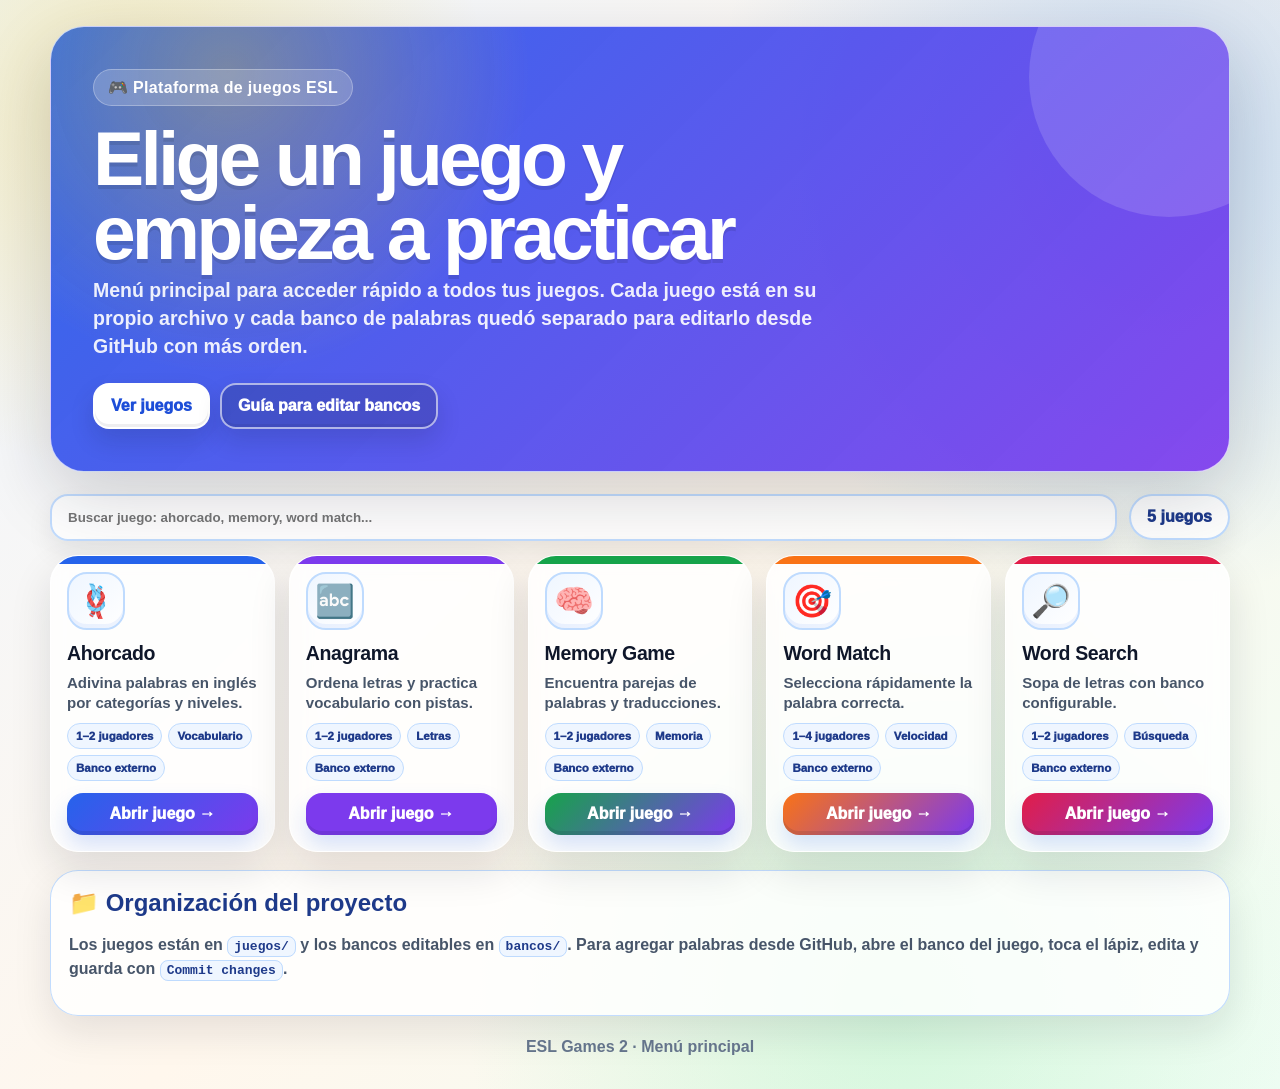
==== index.html @ 3b0d6249 "Add files via upload" ====
<!doctype html>
<html lang="es">
<head>
  <meta charset="utf-8">
  <meta name="viewport" content="width=device-width, initial-scale=1, viewport-fit=cover">
  <title>ESL Games 2 · Menú principal</title>
  <link rel="stylesheet" href="assets/css/home.css">
</head>
<body>
  <main class="page">
    <section class="hero">
      <span class="hero-badge">🎮 Plataforma de juegos ESL</span>
      <h1>Elige un juego y empieza a practicar</h1>
      <p>Menú principal para acceder rápido a todos tus juegos. Cada juego está en su propio archivo y cada banco de palabras quedó separado para editarlo desde GitHub con más orden.</p>
      <div class="hero-actions">
        <a class="btn" href="#juegos">Ver juegos</a>
        <a class="btn secondary" href="admin-bancos.html">Guía para editar bancos</a>
      </div>
    </section>

    <section class="toolbar" id="juegos">
      <input class="search" id="searchInput" type="search" placeholder="Buscar juego: ahorcado, memory, word match..." aria-label="Buscar juego">
      <div class="count-pill" id="countPill">5 juegos</div>
    </section>

    <section class="grid" id="gamesGrid" aria-label="Lista de juegos">
      
      <article class="card" data-title="ahorcado" data-color="blue">
        <div class="icon" aria-hidden="true">🪢</div>
        <div>
          <h2>Ahorcado</h2>
          <p>Adivina palabras en inglés por categorías y niveles.</p>
          <div class="meta">
            <span class="tag">1–2 jugadores</span>
            <span class="tag">Vocabulario</span>
            <span class="tag">Banco externo</span>
          </div>
        </div>
        <a class="play" href="juegos/ahorcado.html">Abrir juego →</a>
      </article>
      <article class="card" data-title="anagrama" data-color="purple">
        <div class="icon" aria-hidden="true">🔤</div>
        <div>
          <h2>Anagrama</h2>
          <p>Ordena letras y practica vocabulario con pistas.</p>
          <div class="meta">
            <span class="tag">1–2 jugadores</span>
            <span class="tag">Letras</span>
            <span class="tag">Banco externo</span>
          </div>
        </div>
        <a class="play" href="juegos/anagrama.html">Abrir juego →</a>
      </article>
      <article class="card" data-title="memory game" data-color="green">
        <div class="icon" aria-hidden="true">🧠</div>
        <div>
          <h2>Memory Game</h2>
          <p>Encuentra parejas de palabras y traducciones.</p>
          <div class="meta">
            <span class="tag">1–2 jugadores</span>
            <span class="tag">Memoria</span>
            <span class="tag">Banco externo</span>
          </div>
        </div>
        <a class="play" href="juegos/memory.html">Abrir juego →</a>
      </article>
      <article class="card" data-title="word match" data-color="orange">
        <div class="icon" aria-hidden="true">🎯</div>
        <div>
          <h2>Word Match</h2>
          <p>Selecciona rápidamente la palabra correcta.</p>
          <div class="meta">
            <span class="tag">1–4 jugadores</span>
            <span class="tag">Velocidad</span>
            <span class="tag">Banco externo</span>
          </div>
        </div>
        <a class="play" href="juegos/word-match.html">Abrir juego →</a>
      </article>
      <article class="card" data-title="word search" data-color="pink">
        <div class="icon" aria-hidden="true">🔎</div>
        <div>
          <h2>Word Search</h2>
          <p>Sopa de letras con banco configurable.</p>
          <div class="meta">
            <span class="tag">1–2 jugadores</span>
            <span class="tag">Búsqueda</span>
            <span class="tag">Banco externo</span>
          </div>
        </div>
        <a class="play" href="juegos/word-search.html">Abrir juego →</a>
      </article>
    </section>

    <section class="panel">
      <h2>📁 Organización del proyecto</h2>
      <p>Los juegos están en <code>juegos/</code> y los bancos editables en <code>bancos/</code>. Para agregar palabras desde GitHub, abre el banco del juego, toca el lápiz, edita y guarda con <code>Commit changes</code>.</p>
    </section>

    <footer class="footer">ESL Games 2 · Menú principal</footer>
  </main>
  <script>
    const input = document.getElementById('searchInput');
    const cards = [...document.querySelectorAll('.card')];
    const count = document.getElementById('countPill');
    input.addEventListener('input', () => {
      const q = input.value.trim().toLowerCase();
      let visible = 0;
      cards.forEach(card => {
        const match = !q || card.textContent.toLowerCase().includes(q);
        card.style.display = match ? '' : 'none';
        if (match) visible++;
      });
      count.textContent = visible + (visible === 1 ? ' juego' : ' juegos');
    });
  </script>
</body>
</html>
---- assets/css/home.css ----
:root {
  --blue: #2563eb;
  --blue-dark: #1d4ed8;
  --purple: #7c3aed;
  --green: #16a34a;
  --orange: #f97316;
  --pink: #e11d48;
  --ink: #0f172a;
  --muted: #64748b;
  --line: #bfdbfe;
  --card: rgba(255,255,255,.82);
  --shadow: 0 24px 70px rgba(15,23,42,.18);
}
* { box-sizing: border-box; }
html { scroll-behavior: smooth; }
body {
  margin: 0;
  min-height: 100dvh;
  font-family: Arial, Helvetica, sans-serif;
  color: var(--ink);
  background:
    radial-gradient(circle at 10% 10%, rgba(250,204,21,.28), transparent 24%),
    radial-gradient(circle at 90% 14%, rgba(96,165,250,.35), transparent 30%),
    radial-gradient(circle at 70% 92%, rgba(134,239,172,.30), transparent 32%),
    linear-gradient(135deg, #eff6ff 0%, #fff7ed 52%, #f0fdf4 100%);
}
a { color: inherit; }
.page {
  width: min(1180px, calc(100vw - 28px));
  margin: 0 auto;
  padding: 26px 0 34px;
}
.hero {
  position: relative;
  overflow: hidden;
  border: 1px solid rgba(255,255,255,.70);
  border-radius: 34px;
  padding: clamp(22px, 4vw, 42px);
  background:
    radial-gradient(circle at 15% 10%, rgba(250,204,21,.32), transparent 28%),
    linear-gradient(135deg, rgba(37,99,235,.96), rgba(124,58,237,.92));
  box-shadow: var(--shadow);
  color: white;
}
.hero::after {
  content: "";
  position: absolute;
  width: 280px;
  height: 280px;
  right: -80px;
  top: -90px;
  border-radius: 999px;
  background: rgba(255,255,255,.14);
}
.hero-badge {
  display: inline-flex;
  align-items: center;
  gap: 8px;
  border-radius: 999px;
  padding: 8px 14px;
  background: rgba(255,255,255,.18);
  border: 1px solid rgba(255,255,255,.28);
  font-weight: 900;
  letter-spacing: .02em;
}
.hero h1 {
  position: relative;
  margin: 16px 0 8px;
  max-width: 820px;
  font-size: clamp(2rem, 6vw, 4.8rem);
  line-height: .96;
  letter-spacing: -.05em;
  text-shadow: 0 4px 0 rgba(15,23,42,.12);
}
.hero p {
  position: relative;
  max-width: 740px;
  margin: 0;
  color: rgba(255,255,255,.90);
  font-weight: 800;
  font-size: clamp(1rem, 2.2vw, 1.22rem);
  line-height: 1.42;
}
.hero-actions {
  position: relative;
  display: flex;
  flex-wrap: wrap;
  gap: 10px;
  margin-top: 22px;
}
.btn {
  display: inline-flex;
  align-items: center;
  justify-content: center;
  gap: 8px;
  min-height: 46px;
  padding: 12px 16px;
  border-radius: 16px;
  text-decoration: none;
  font-weight: 1000;
  border: 2px solid rgba(255,255,255,.58);
  background: white;
  color: var(--blue-dark);
  box-shadow: 0 12px 24px rgba(15,23,42,.14), inset 0 -3px 0 rgba(15,23,42,.07);
  transition: transform .14s ease, filter .14s ease;
}
.btn:hover { transform: translateY(-2px); filter: brightness(1.02); }
.btn.secondary { background: rgba(15,23,42,.18); color: white; }
.toolbar {
  display: grid;
  grid-template-columns: minmax(0, 1fr) auto;
  gap: 12px;
  align-items: center;
  margin: 22px 0 14px;
}
.search {
  width: 100%;
  border: 2px solid rgba(191,219,254,.95);
  background: rgba(255,255,255,.88);
  border-radius: 18px;
  padding: 14px 16px;
  font-weight: 900;
  color: var(--ink);
  outline: none;
  box-shadow: 0 12px 26px rgba(15,23,42,.08);
}
.count-pill {
  white-space: nowrap;
  border: 2px solid #bfdbfe;
  border-radius: 999px;
  padding: 12px 16px;
  background: rgba(255,255,255,.86);
  color: #1e3a8a;
  font-weight: 1000;
  box-shadow: 0 12px 26px rgba(15,23,42,.08);
}
.grid {
  display: grid;
  grid-template-columns: repeat(5, minmax(0, 1fr));
  gap: 14px;
}
.card {
  position: relative;
  min-height: 290px;
  display: grid;
  grid-template-rows: auto 1fr auto;
  gap: 12px;
  border: 1px solid rgba(255,255,255,.72);
  border-radius: 28px;
  background: var(--card);
  box-shadow: 0 18px 42px rgba(15,23,42,.12), inset 0 1px 0 rgba(255,255,255,.9);
  padding: 16px;
  overflow: hidden;
  backdrop-filter: blur(10px);
}
.card::before {
  content: "";
  position: absolute;
  inset: 0 0 auto;
  height: 8px;
  background: var(--accent-color, var(--blue));
}
.card[data-color="purple"] { --accent-color: var(--purple); }
.card[data-color="green"] { --accent-color: var(--green); }
.card[data-color="orange"] { --accent-color: var(--orange); }
.card[data-color="pink"] { --accent-color: var(--pink); }
.icon {
  width: 58px;
  height: 58px;
  display: grid;
  place-items: center;
  border-radius: 20px;
  background: linear-gradient(135deg, #eff6ff, #ffffff);
  border: 2px solid #bfdbfe;
  font-size: 2rem;
  box-shadow: inset 0 -4px 0 rgba(37,99,235,.07);
}
.card h2 { margin: 0; font-size: 1.22rem; letter-spacing: -.02em; }
.card p { margin: 8px 0 0; color: #475569; font-weight: 760; line-height: 1.35; font-size: .94rem; }
.meta {
  display: flex;
  flex-wrap: wrap;
  gap: 6px;
  margin-top: 10px;
}
.tag {
  border-radius: 999px;
  background: #eff6ff;
  border: 1px solid #bfdbfe;
  color: #1e3a8a;
  font-size: .72rem;
  font-weight: 1000;
  padding: 6px 8px;
}
.play {
  width: 100%;
  border-radius: 16px;
  padding: 12px 14px;
  text-align: center;
  text-decoration: none;
  font-weight: 1000;
  color: white;
  background: linear-gradient(135deg, var(--accent-color, var(--blue)), #7c3aed);
  box-shadow: 0 12px 22px rgba(37,99,235,.18), inset 0 -4px 0 rgba(15,23,42,.10);
}
.play:hover { transform: translateY(-1px); }
.panel {
  margin-top: 18px;
  border-radius: 28px;
  padding: 18px;
  background: rgba(255,255,255,.82);
  border: 1px solid rgba(191,219,254,.95);
  box-shadow: 0 16px 38px rgba(15,23,42,.10);
}
.panel h2 { margin: 0 0 10px; color: #1e3a8a; }
.panel p, .panel li { color: #475569; font-weight: 760; line-height: 1.45; }
.panel code {
  background: #eff6ff;
  border: 1px solid #bfdbfe;
  border-radius: 8px;
  padding: 2px 6px;
  color: #1e3a8a;
  font-weight: 900;
}
.footer {
  text-align: center;
  color: #64748b;
  font-weight: 800;
  padding: 22px 0 0;
}
@media (max-width: 1100px) { .grid { grid-template-columns: repeat(3, minmax(0, 1fr)); } }
@media (max-width: 760px) {
  .page { width: min(100% - 18px, 1180px); padding-top: 12px; }
  .hero { border-radius: 24px; }
  .toolbar { grid-template-columns: 1fr; }
  .grid { grid-template-columns: 1fr; }
  .card { min-height: auto; border-radius: 22px; }
  .hero-actions .btn { width: 100%; }
}
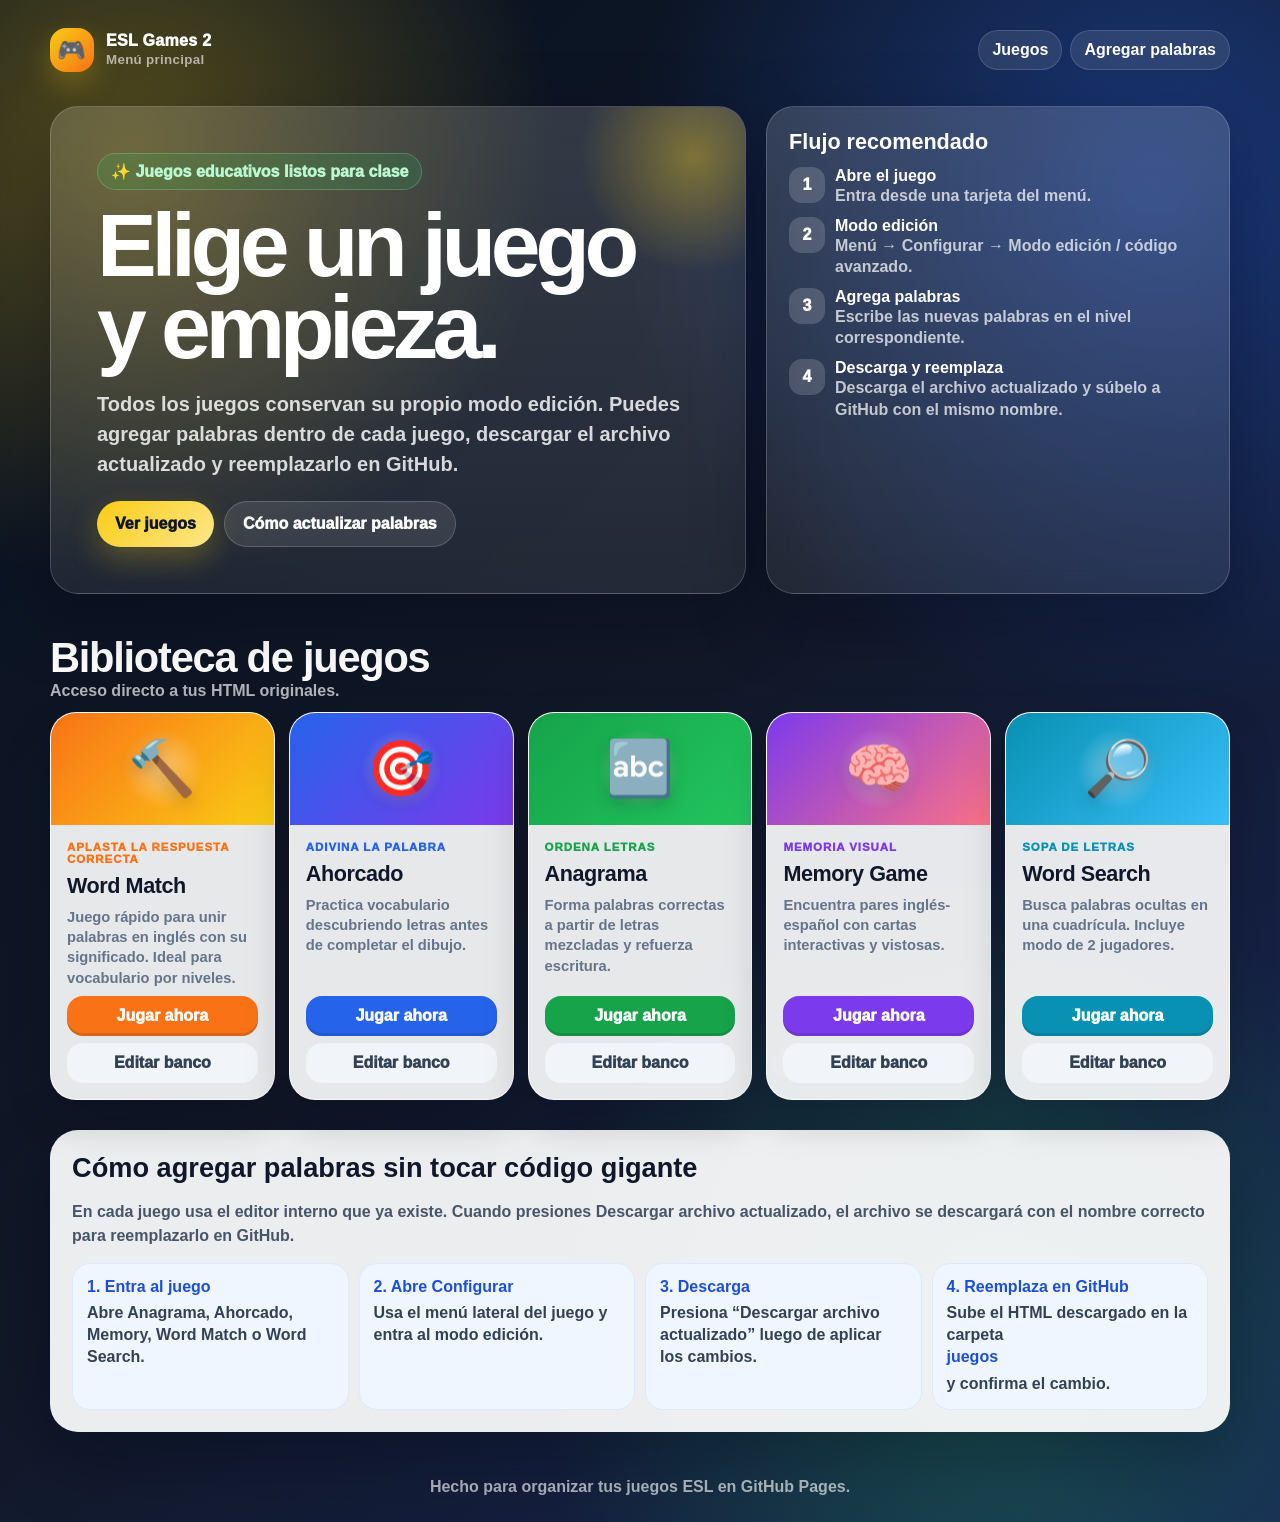
==== commit 2687ab3a: "Add files via upload" ====
--- a/index.html
+++ b/index.html
@@ -1,118 +1,229 @@
-<!doctype html>
+<!DOCTYPE html>
 <html lang="es">
 <head>
-  <meta charset="utf-8">
-  <meta name="viewport" content="width=device-width, initial-scale=1, viewport-fit=cover">
+  <meta charset="UTF-8" />
+  <meta name="viewport" content="width=device-width, initial-scale=1.0, viewport-fit=cover" />
   <title>ESL Games 2 · Menú principal</title>
-  <link rel="stylesheet" href="assets/css/home.css">
+  <style>
+    :root {
+      --bg: #07111f;
+      --ink: #0f172a;
+      --muted: #64748b;
+      --blue: #2563eb;
+      --line: rgba(255,255,255,.18);
+      --card: rgba(255,255,255,.90);
+      --shadow: 0 24px 70px rgba(2,6,23,.35);
+      --radius: 28px;
+      font-family: Arial, Helvetica, sans-serif;
+    }
+    * { box-sizing: border-box; }
+    html { scroll-behavior: smooth; }
+    body {
+      margin: 0;
+      min-height: 100dvh;
+      color: white;
+      background:
+        radial-gradient(circle at 10% 10%, rgba(250,204,21,.32), transparent 24%),
+        radial-gradient(circle at 90% 12%, rgba(37,99,235,.42), transparent 30%),
+        radial-gradient(circle at 78% 88%, rgba(34,197,94,.30), transparent 28%),
+        linear-gradient(135deg, #07111f 0%, #111827 48%, #172554 100%);
+      overflow-x: hidden;
+    }
+    .shell { width: min(1180px, calc(100vw - 28px)); margin: 0 auto; }
+    header { padding: 28px 0 18px; }
+    .topline {
+      display:flex; align-items:center; justify-content:space-between; gap:14px; flex-wrap:wrap;
+    }
+    .brand { display:flex; align-items:center; gap:12px; font-weight: 1000; letter-spacing:.02em; }
+    .brand-badge {
+      width:44px; height:44px; display:grid; place-items:center; border-radius:16px;
+      background: linear-gradient(135deg,#facc15,#f97316); color:#111827;
+      box-shadow: 0 12px 28px rgba(250,204,21,.25);
+      font-size: 1.45rem;
+    }
+    .navlinks { display:flex; gap:8px; flex-wrap:wrap; }
+    .navlinks a {
+      color:white; text-decoration:none; font-weight:900; padding:10px 13px; border-radius:999px;
+      background: rgba(255,255,255,.10); border:1px solid rgba(255,255,255,.14);
+      backdrop-filter: blur(8px);
+    }
+    .hero {
+      display:grid; grid-template-columns: minmax(0, 1.2fr) minmax(280px, .8fr); gap:20px;
+      align-items:stretch; padding: 16px 0 22px;
+    }
+    .hero-card, .steps-card {
+      border:1px solid rgba(255,255,255,.18); border-radius: var(--radius);
+      background: linear-gradient(180deg, rgba(255,255,255,.16), rgba(255,255,255,.08));
+      box-shadow: var(--shadow); backdrop-filter: blur(14px); overflow:hidden;
+    }
+    .hero-card { padding: clamp(22px, 4vw, 46px); position:relative; }
+    .hero-card::after {
+      content:""; position:absolute; width:240px; height:240px; border-radius:50%; right:-70px; top:-70px;
+      background: radial-gradient(circle, rgba(250,204,21,.38), transparent 68%); pointer-events:none;
+    }
+    .kicker {
+      display:inline-flex; align-items:center; gap:8px; padding:8px 13px; border-radius:999px;
+      background:rgba(34,197,94,.16); border:1px solid rgba(134,239,172,.28);
+      color:#bbf7d0; font-weight:1000; margin:0 0 14px;
+    }
+    h1 { margin:0; font-size: clamp(2.2rem, 7vw, 5.8rem); line-height:.92; letter-spacing:-.06em; }
+    .hero-card p.big { max-width:760px; color:rgba(255,255,255,.82); font-size:clamp(1rem,2vw,1.25rem); font-weight:760; line-height:1.5; }
+    .hero-actions { display:flex; gap:10px; flex-wrap:wrap; margin-top:22px; }
+    .primary, .secondary {
+      display:inline-flex; align-items:center; justify-content:center; gap:8px; min-height:46px;
+      padding:12px 18px; border-radius:999px; text-decoration:none; font-weight:1000;
+    }
+    .primary { color:#0f172a; background:linear-gradient(135deg,#facc15,#fde68a); box-shadow:0 12px 30px rgba(250,204,21,.25); }
+    .secondary { color:white; background:rgba(255,255,255,.10); border:1px solid rgba(255,255,255,.18); }
+    .steps-card { padding:22px; }
+    .steps-card h2 { margin:0 0 12px; font-size:1.35rem; }
+    .steps { display:grid; gap:10px; }
+    .step { display:grid; grid-template-columns:36px 1fr; gap:10px; align-items:start; }
+    .num { width:36px; height:36px; display:grid; place-items:center; border-radius:13px; background:rgba(255,255,255,.16); font-weight:1000; }
+    .step b { display:block; } .step span { color:rgba(255,255,255,.72); font-weight:760; line-height:1.35; }
+    .section-title { display:flex; align-items:end; justify-content:space-between; gap:12px; margin:18px 0 12px; }
+    .section-title h2 { margin:0; font-size:clamp(1.6rem,4vw,2.6rem); letter-spacing:-.03em; }
+    .section-title p { margin:0; color:rgba(255,255,255,.68); font-weight:800; }
+    .grid { display:grid; grid-template-columns: repeat(5, minmax(0, 1fr)); gap:14px; padding-bottom: 18px; }
+    .game-card {
+      position:relative; min-height:320px; display:flex; flex-direction:column; overflow:hidden;
+      border-radius:26px; background: var(--card); color:var(--ink); box-shadow: 0 18px 44px rgba(2,6,23,.22);
+      border:1px solid rgba(255,255,255,.78);
+      transition: transform .18s ease, box-shadow .18s ease;
+    }
+    .game-card:hover { transform: translateY(-5px); box-shadow: 0 28px 60px rgba(2,6,23,.30); }
+    .game-art { height:112px; display:grid; place-items:center; background:var(--grad); position:relative; overflow:hidden; }
+    .game-art::before { content:""; position:absolute; inset:-40%; background: radial-gradient(circle, rgba(255,255,255,.40), transparent 18%); transform: rotate(12deg); }
+    .game-art span { position:relative; font-size:3.4rem; filter:drop-shadow(0 6px 8px rgba(15,23,42,.22)); }
+    .game-body { padding:16px 16px 8px; flex:1; }
+    .eyebrow { color: var(--accent); text-transform:uppercase; font-size:.72rem; letter-spacing:.08em; font-weight:1000; margin:0 0 8px; }
+    .game-body h2 { margin:0 0 8px; font-size:1.35rem; letter-spacing:-.02em; }
+    .game-body p:last-child { margin:0; color:var(--muted); font-weight:760; line-height:1.38; font-size:.92rem; }
+    .game-actions { display:grid; grid-template-columns:1fr; gap:7px; padding:0 16px 16px; }
+    .play-btn, .edit-hint { text-decoration:none; text-align:center; border-radius:16px; font-weight:1000; padding:11px 10px; }
+    .play-btn { color:white; background:var(--accent); box-shadow: inset 0 -3px 0 rgba(15,23,42,.14); }
+    .edit-hint { color:#334155; background:#f1f5f9; }
+    .howto {
+      margin: 12px 0 34px; border-radius:28px; padding:22px;
+      color:#0f172a; background:rgba(255,255,255,.92); box-shadow: var(--shadow);
+    }
+    .howto h2 { margin:0 0 8px; font-size:1.7rem; }
+    .howto p { color:#475569; font-weight:780; line-height:1.48; }
+    .how-grid { display:grid; grid-template-columns: repeat(4, 1fr); gap:10px; margin-top:12px; }
+    .how-card { border:1px solid #dbeafe; background:#eff6ff; border-radius:18px; padding:14px; }
+    .how-card b { display:block; color:#1d4ed8; margin-bottom:6px; }
+    .how-card span { color:#334155; font-weight:760; line-height:1.35; }
+    footer { color:rgba(255,255,255,.62); text-align:center; padding:12px 0 26px; font-weight:800; }
+    @media (max-width: 1080px) { .grid { grid-template-columns: repeat(3, minmax(0, 1fr)); } .hero { grid-template-columns:1fr; } .how-grid { grid-template-columns: repeat(2,1fr); } }
+    @media (max-width: 680px) { .grid { grid-template-columns:1fr; } .topline { align-items:flex-start; } .navlinks { width:100%; } .navlinks a { flex:1; text-align:center; } .how-grid { grid-template-columns:1fr; } .game-card { min-height:0; } }
+  </style>
 </head>
 <body>
-  <main class="page">
+  <header class="shell">
+    <div class="topline">
+      <div class="brand"><div class="brand-badge">🎮</div><div>ESL Games 2<br><small style="color:rgba(255,255,255,.62);font-weight:800">Menú principal</small></div></div>
+      <nav class="navlinks"><a href="#games">Juegos</a><a href="#howto">Agregar palabras</a></nav>
+    </div>
+  </header>
+
+  <main class="shell">
     <section class="hero">
-      <span class="hero-badge">🎮 Plataforma de juegos ESL</span>
-      <h1>Elige un juego y empieza a practicar</h1>
-      <p>Menú principal para acceder rápido a todos tus juegos. Cada juego está en su propio archivo y cada banco de palabras quedó separado para editarlo desde GitHub con más orden.</p>
-      <div class="hero-actions">
-        <a class="btn" href="#juegos">Ver juegos</a>
-        <a class="btn secondary" href="admin-bancos.html">Guía para editar bancos</a>
+      <div class="hero-card">
+        <p class="kicker">✨ Juegos educativos listos para clase</p>
+        <h1>Elige un juego<br>y empieza.</h1>
+        <p class="big">Todos los juegos conservan su propio modo edición. Puedes agregar palabras dentro de cada juego, descargar el archivo actualizado y reemplazarlo en GitHub.</p>
+        <div class="hero-actions"><a class="primary" href="#games">Ver juegos</a><a class="secondary" href="#howto">Cómo actualizar palabras</a></div>
+      </div>
+      <aside class="steps-card">
+        <h2>Flujo recomendado</h2>
+        <div class="steps">
+          <div class="step"><div class="num">1</div><div><b>Abre el juego</b><span>Entra desde una tarjeta del menú.</span></div></div>
+          <div class="step"><div class="num">2</div><div><b>Modo edición</b><span>Menú → Configurar → Modo edición / código avanzado.</span></div></div>
+          <div class="step"><div class="num">3</div><div><b>Agrega palabras</b><span>Escribe las nuevas palabras en el nivel correspondiente.</span></div></div>
+          <div class="step"><div class="num">4</div><div><b>Descarga y reemplaza</b><span>Descarga el archivo actualizado y súbelo a GitHub con el mismo nombre.</span></div></div>
+        </div>
+      </aside>
+    </section>
+
+    <section id="games">
+      <div class="section-title"><div><h2>Biblioteca de juegos</h2><p>Acceso directo a tus HTML originales.</p></div></div>
+      <div class="grid">
+        
+      <article class="game-card" style="--accent:#f97316; --grad:linear-gradient(135deg,#f97316,#facc15);">
+        <div class="game-art"><span>🔨</span></div>
+        <div class="game-body">
+          <p class="eyebrow">Aplasta la respuesta correcta</p>
+          <h2>Word Match</h2>
+          <p>Juego rápido para unir palabras en inglés con su significado. Ideal para vocabulario por niveles.</p>
+        </div>
+        <div class="game-actions">
+          <a class="play-btn" href="juegos/word-match.html">Jugar ahora</a>
+          <a class="edit-hint" href="#howto">Editar banco</a>
+        </div>
+      </article>
+      <article class="game-card" style="--accent:#2563eb; --grad:linear-gradient(135deg,#2563eb,#7c3aed);">
+        <div class="game-art"><span>🎯</span></div>
+        <div class="game-body">
+          <p class="eyebrow">Adivina la palabra</p>
+          <h2>Ahorcado</h2>
+          <p>Practica vocabulario descubriendo letras antes de completar el dibujo.</p>
+        </div>
+        <div class="game-actions">
+          <a class="play-btn" href="juegos/ahorcado.html">Jugar ahora</a>
+          <a class="edit-hint" href="#howto">Editar banco</a>
+        </div>
+      </article>
+      <article class="game-card" style="--accent:#16a34a; --grad:linear-gradient(135deg,#16a34a,#22c55e);">
+        <div class="game-art"><span>🔤</span></div>
+        <div class="game-body">
+          <p class="eyebrow">Ordena letras</p>
+          <h2>Anagrama</h2>
+          <p>Forma palabras correctas a partir de letras mezcladas y refuerza escritura.</p>
+        </div>
+        <div class="game-actions">
+          <a class="play-btn" href="juegos/anagrama.html">Jugar ahora</a>
+          <a class="edit-hint" href="#howto">Editar banco</a>
+        </div>
+      </article>
+      <article class="game-card" style="--accent:#7c3aed; --grad:linear-gradient(135deg,#7c3aed,#fb7185);">
+        <div class="game-art"><span>🧠</span></div>
+        <div class="game-body">
+          <p class="eyebrow">Memoria visual</p>
+          <h2>Memory Game</h2>
+          <p>Encuentra pares inglés-español con cartas interactivas y vistosas.</p>
+        </div>
+        <div class="game-actions">
+          <a class="play-btn" href="juegos/memory.html">Jugar ahora</a>
+          <a class="edit-hint" href="#howto">Editar banco</a>
+        </div>
+      </article>
+      <article class="game-card" style="--accent:#0891b2; --grad:linear-gradient(135deg,#0891b2,#38bdf8);">
+        <div class="game-art"><span>🔎</span></div>
+        <div class="game-body">
+          <p class="eyebrow">Sopa de letras</p>
+          <h2>Word Search</h2>
+          <p>Busca palabras ocultas en una cuadrícula. Incluye modo de 2 jugadores.</p>
+        </div>
+        <div class="game-actions">
+          <a class="play-btn" href="juegos/word-search.html">Jugar ahora</a>
+          <a class="edit-hint" href="#howto">Editar banco</a>
+        </div>
+      </article>
       </div>
     </section>
 
-    <section class="toolbar" id="juegos">
-      <input class="search" id="searchInput" type="search" placeholder="Buscar juego: ahorcado, memory, word match..." aria-label="Buscar juego">
-      <div class="count-pill" id="countPill">5 juegos</div>
+    <section class="howto" id="howto">
+      <h2>Cómo agregar palabras sin tocar código gigante</h2>
+      <p>En cada juego usa el editor interno que ya existe. Cuando presiones <b>Descargar archivo actualizado</b>, el archivo se descargará con el nombre correcto para reemplazarlo en GitHub.</p>
+      <div class="how-grid">
+        <div class="how-card"><b>1. Entra al juego</b><span>Abre Anagrama, Ahorcado, Memory, Word Match o Word Search.</span></div>
+        <div class="how-card"><b>2. Abre Configurar</b><span>Usa el menú lateral del juego y entra al modo edición.</span></div>
+        <div class="how-card"><b>3. Descarga</b><span>Presiona “Descargar archivo actualizado” luego de aplicar los cambios.</span></div>
+        <div class="how-card"><b>4. Reemplaza en GitHub</b><span>Sube el HTML descargado en la carpeta <b>juegos</b> y confirma el cambio.</span></div>
+      </div>
     </section>
-
-    <section class="grid" id="gamesGrid" aria-label="Lista de juegos">
-      
-      <article class="card" data-title="ahorcado" data-color="blue">
-        <div class="icon" aria-hidden="true">🪢</div>
-        <div>
-          <h2>Ahorcado</h2>
-          <p>Adivina palabras en inglés por categorías y niveles.</p>
-          <div class="meta">
-            <span class="tag">1–2 jugadores</span>
-            <span class="tag">Vocabulario</span>
-            <span class="tag">Banco externo</span>
-          </div>
-        </div>
-        <a class="play" href="juegos/ahorcado.html">Abrir juego →</a>
-      </article>
-      <article class="card" data-title="anagrama" data-color="purple">
-        <div class="icon" aria-hidden="true">🔤</div>
-        <div>
-          <h2>Anagrama</h2>
-          <p>Ordena letras y practica vocabulario con pistas.</p>
-          <div class="meta">
-            <span class="tag">1–2 jugadores</span>
-            <span class="tag">Letras</span>
-            <span class="tag">Banco externo</span>
-          </div>
-        </div>
-        <a class="play" href="juegos/anagrama.html">Abrir juego →</a>
-      </article>
-      <article class="card" data-title="memory game" data-color="green">
-        <div class="icon" aria-hidden="true">🧠</div>
-        <div>
-          <h2>Memory Game</h2>
-          <p>Encuentra parejas de palabras y traducciones.</p>
-          <div class="meta">
-            <span class="tag">1–2 jugadores</span>
-            <span class="tag">Memoria</span>
-            <span class="tag">Banco externo</span>
-          </div>
-        </div>
-        <a class="play" href="juegos/memory.html">Abrir juego →</a>
-      </article>
-      <article class="card" data-title="word match" data-color="orange">
-        <div class="icon" aria-hidden="true">🎯</div>
-        <div>
-          <h2>Word Match</h2>
-          <p>Selecciona rápidamente la palabra correcta.</p>
-          <div class="meta">
-            <span class="tag">1–4 jugadores</span>
-            <span class="tag">Velocidad</span>
-            <span class="tag">Banco externo</span>
-          </div>
-        </div>
-        <a class="play" href="juegos/word-match.html">Abrir juego →</a>
-      </article>
-      <article class="card" data-title="word search" data-color="pink">
-        <div class="icon" aria-hidden="true">🔎</div>
-        <div>
-          <h2>Word Search</h2>
-          <p>Sopa de letras con banco configurable.</p>
-          <div class="meta">
-            <span class="tag">1–2 jugadores</span>
-            <span class="tag">Búsqueda</span>
-            <span class="tag">Banco externo</span>
-          </div>
-        </div>
-        <a class="play" href="juegos/word-search.html">Abrir juego →</a>
-      </article>
-    </section>
-
-    <section class="panel">
-      <h2>📁 Organización del proyecto</h2>
-      <p>Los juegos están en <code>juegos/</code> y los bancos editables en <code>bancos/</code>. Para agregar palabras desde GitHub, abre el banco del juego, toca el lápiz, edita y guarda con <code>Commit changes</code>.</p>
-    </section>
-
-    <footer class="footer">ESL Games 2 · Menú principal</footer>
   </main>
-  <script>
-    const input = document.getElementById('searchInput');
-    const cards = [...document.querySelectorAll('.card')];
-    const count = document.getElementById('countPill');
-    input.addEventListener('input', () => {
-      const q = input.value.trim().toLowerCase();
-      let visible = 0;
-      cards.forEach(card => {
-        const match = !q || card.textContent.toLowerCase().includes(q);
-        card.style.display = match ? '' : 'none';
-        if (match) visible++;
-      });
-      count.textContent = visible + (visible === 1 ? ' juego' : ' juegos');
-    });
-  </script>
+
+  <footer class="shell">Hecho para organizar tus juegos ESL en GitHub Pages.</footer>
 </body>
 </html>
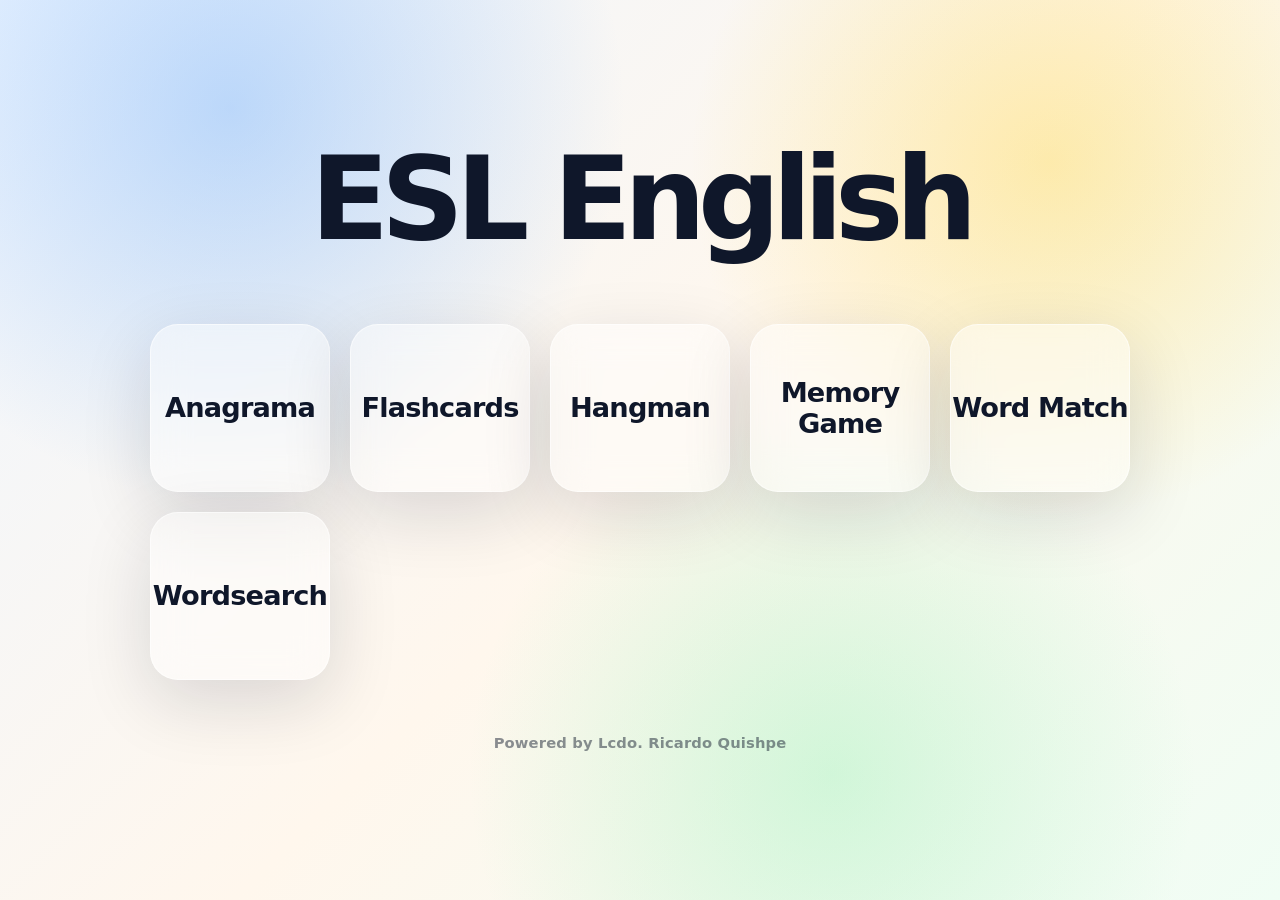
==== commit a21f40c8: "Add files via upload" ====
--- a/index.html
+++ b/index.html
@@ -2,228 +2,264 @@
 <html lang="es">
 <head>
   <meta charset="UTF-8" />
-  <meta name="viewport" content="width=device-width, initial-scale=1.0, viewport-fit=cover" />
-  <title>ESL Games 2 · Menú principal</title>
+  <meta name="viewport" content="width=device-width, initial-scale=1.0" />
+  <title>ESL English</title>
   <style>
     :root {
-      --bg: #07111f;
-      --ink: #0f172a;
-      --muted: #64748b;
-      --blue: #2563eb;
-      --line: rgba(255,255,255,.18);
-      --card: rgba(255,255,255,.90);
-      --shadow: 0 24px 70px rgba(2,6,23,.35);
-      --radius: 28px;
-      font-family: Arial, Helvetica, sans-serif;
+      --text: #0f172a;
+      --glass: rgba(255,255,255,.44);
+      --line: rgba(255,255,255,.55);
+      --shadow: 0 22px 70px rgba(15, 23, 42, .14);
     }
     * { box-sizing: border-box; }
-    html { scroll-behavior: smooth; }
+    html, body { min-height: 100%; margin: 0; }
     body {
+      min-height: 100dvh;
+      font-family: Inter, ui-sans-serif, system-ui, -apple-system, BlinkMacSystemFont, "Segoe UI", Arial, sans-serif;
+      color: var(--text);
+      background:
+        radial-gradient(circle at 18% 12%, rgba(96,165,250,.38), transparent 30%),
+        radial-gradient(circle at 82% 18%, rgba(250,204,21,.30), transparent 28%),
+        radial-gradient(circle at 65% 86%, rgba(134,239,172,.34), transparent 32%),
+        linear-gradient(135deg, #eff6ff 0%, #fff7ed 52%, #f0fdf4 100%);
+      display: grid;
+      place-items: center;
+      padding: clamp(22px, 5vw, 64px);
+      overflow-x: hidden;
+    }
+    .shell { width: min(980px, 100%); display: grid; gap: clamp(34px, 6vw, 72px); }
+    header { text-align: center; }
+    h1 {
       margin: 0;
-      min-height: 100dvh;
-      color: white;
-      background:
-        radial-gradient(circle at 10% 10%, rgba(250,204,21,.32), transparent 24%),
-        radial-gradient(circle at 90% 12%, rgba(37,99,235,.42), transparent 30%),
-        radial-gradient(circle at 78% 88%, rgba(34,197,94,.30), transparent 28%),
-        linear-gradient(135deg, #07111f 0%, #111827 48%, #172554 100%);
-      overflow-x: hidden;
-    }
-    .shell { width: min(1180px, calc(100vw - 28px)); margin: 0 auto; }
-    header { padding: 28px 0 18px; }
-    .topline {
-      display:flex; align-items:center; justify-content:space-between; gap:14px; flex-wrap:wrap;
-    }
-    .brand { display:flex; align-items:center; gap:12px; font-weight: 1000; letter-spacing:.02em; }
-    .brand-badge {
-      width:44px; height:44px; display:grid; place-items:center; border-radius:16px;
-      background: linear-gradient(135deg,#facc15,#f97316); color:#111827;
-      box-shadow: 0 12px 28px rgba(250,204,21,.25);
-      font-size: 1.45rem;
-    }
-    .navlinks { display:flex; gap:8px; flex-wrap:wrap; }
-    .navlinks a {
-      color:white; text-decoration:none; font-weight:900; padding:10px 13px; border-radius:999px;
-      background: rgba(255,255,255,.10); border:1px solid rgba(255,255,255,.14);
-      backdrop-filter: blur(8px);
-    }
-    .hero {
-      display:grid; grid-template-columns: minmax(0, 1.2fr) minmax(280px, .8fr); gap:20px;
-      align-items:stretch; padding: 16px 0 22px;
-    }
-    .hero-card, .steps-card {
-      border:1px solid rgba(255,255,255,.18); border-radius: var(--radius);
-      background: linear-gradient(180deg, rgba(255,255,255,.16), rgba(255,255,255,.08));
-      box-shadow: var(--shadow); backdrop-filter: blur(14px); overflow:hidden;
-    }
-    .hero-card { padding: clamp(22px, 4vw, 46px); position:relative; }
-    .hero-card::after {
-      content:""; position:absolute; width:240px; height:240px; border-radius:50%; right:-70px; top:-70px;
-      background: radial-gradient(circle, rgba(250,204,21,.38), transparent 68%); pointer-events:none;
-    }
-    .kicker {
-      display:inline-flex; align-items:center; gap:8px; padding:8px 13px; border-radius:999px;
-      background:rgba(34,197,94,.16); border:1px solid rgba(134,239,172,.28);
-      color:#bbf7d0; font-weight:1000; margin:0 0 14px;
-    }
-    h1 { margin:0; font-size: clamp(2.2rem, 7vw, 5.8rem); line-height:.92; letter-spacing:-.06em; }
-    .hero-card p.big { max-width:760px; color:rgba(255,255,255,.82); font-size:clamp(1rem,2vw,1.25rem); font-weight:760; line-height:1.5; }
-    .hero-actions { display:flex; gap:10px; flex-wrap:wrap; margin-top:22px; }
-    .primary, .secondary {
-      display:inline-flex; align-items:center; justify-content:center; gap:8px; min-height:46px;
-      padding:12px 18px; border-radius:999px; text-decoration:none; font-weight:1000;
-    }
-    .primary { color:#0f172a; background:linear-gradient(135deg,#facc15,#fde68a); box-shadow:0 12px 30px rgba(250,204,21,.25); }
-    .secondary { color:white; background:rgba(255,255,255,.10); border:1px solid rgba(255,255,255,.18); }
-    .steps-card { padding:22px; }
-    .steps-card h2 { margin:0 0 12px; font-size:1.35rem; }
-    .steps { display:grid; gap:10px; }
-    .step { display:grid; grid-template-columns:36px 1fr; gap:10px; align-items:start; }
-    .num { width:36px; height:36px; display:grid; place-items:center; border-radius:13px; background:rgba(255,255,255,.16); font-weight:1000; }
-    .step b { display:block; } .step span { color:rgba(255,255,255,.72); font-weight:760; line-height:1.35; }
-    .section-title { display:flex; align-items:end; justify-content:space-between; gap:12px; margin:18px 0 12px; }
-    .section-title h2 { margin:0; font-size:clamp(1.6rem,4vw,2.6rem); letter-spacing:-.03em; }
-    .section-title p { margin:0; color:rgba(255,255,255,.68); font-weight:800; }
-    .grid { display:grid; grid-template-columns: repeat(5, minmax(0, 1fr)); gap:14px; padding-bottom: 18px; }
-    .game-card {
-      position:relative; min-height:320px; display:flex; flex-direction:column; overflow:hidden;
-      border-radius:26px; background: var(--card); color:var(--ink); box-shadow: 0 18px 44px rgba(2,6,23,.22);
-      border:1px solid rgba(255,255,255,.78);
-      transition: transform .18s ease, box-shadow .18s ease;
-    }
-    .game-card:hover { transform: translateY(-5px); box-shadow: 0 28px 60px rgba(2,6,23,.30); }
-    .game-art { height:112px; display:grid; place-items:center; background:var(--grad); position:relative; overflow:hidden; }
-    .game-art::before { content:""; position:absolute; inset:-40%; background: radial-gradient(circle, rgba(255,255,255,.40), transparent 18%); transform: rotate(12deg); }
-    .game-art span { position:relative; font-size:3.4rem; filter:drop-shadow(0 6px 8px rgba(15,23,42,.22)); }
-    .game-body { padding:16px 16px 8px; flex:1; }
-    .eyebrow { color: var(--accent); text-transform:uppercase; font-size:.72rem; letter-spacing:.08em; font-weight:1000; margin:0 0 8px; }
-    .game-body h2 { margin:0 0 8px; font-size:1.35rem; letter-spacing:-.02em; }
-    .game-body p:last-child { margin:0; color:var(--muted); font-weight:760; line-height:1.38; font-size:.92rem; }
-    .game-actions { display:grid; grid-template-columns:1fr; gap:7px; padding:0 16px 16px; }
-    .play-btn, .edit-hint { text-decoration:none; text-align:center; border-radius:16px; font-weight:1000; padding:11px 10px; }
-    .play-btn { color:white; background:var(--accent); box-shadow: inset 0 -3px 0 rgba(15,23,42,.14); }
-    .edit-hint { color:#334155; background:#f1f5f9; }
-    .howto {
-      margin: 12px 0 34px; border-radius:28px; padding:22px;
-      color:#0f172a; background:rgba(255,255,255,.92); box-shadow: var(--shadow);
-    }
-    .howto h2 { margin:0 0 8px; font-size:1.7rem; }
-    .howto p { color:#475569; font-weight:780; line-height:1.48; }
-    .how-grid { display:grid; grid-template-columns: repeat(4, 1fr); gap:10px; margin-top:12px; }
-    .how-card { border:1px solid #dbeafe; background:#eff6ff; border-radius:18px; padding:14px; }
-    .how-card b { display:block; color:#1d4ed8; margin-bottom:6px; }
-    .how-card span { color:#334155; font-weight:760; line-height:1.35; }
-    footer { color:rgba(255,255,255,.62); text-align:center; padding:12px 0 26px; font-weight:800; }
-    @media (max-width: 1080px) { .grid { grid-template-columns: repeat(3, minmax(0, 1fr)); } .hero { grid-template-columns:1fr; } .how-grid { grid-template-columns: repeat(2,1fr); } }
-    @media (max-width: 680px) { .grid { grid-template-columns:1fr; } .topline { align-items:flex-start; } .navlinks { width:100%; } .navlinks a { flex:1; text-align:center; } .how-grid { grid-template-columns:1fr; } .game-card { min-height:0; } }
+      font-size: clamp(3rem, 11vw, 7.2rem);
+      line-height: .9;
+      letter-spacing: -.07em;
+      font-weight: 900;
+      text-wrap: balance;
+    }
+    .tiles {
+      display: grid;
+      grid-template-columns: repeat(auto-fit, minmax(170px, 1fr));
+      gap: clamp(12px, 2.2vw, 20px);
+    }
+    .tile {
+      min-height: clamp(120px, 18vw, 168px);
+      border: 1px solid var(--line);
+      border-radius: 28px;
+      background: var(--glass);
+      box-shadow: var(--shadow);
+      backdrop-filter: blur(18px);
+      -webkit-backdrop-filter: blur(18px);
+      display: grid;
+      place-items: center;
+      text-decoration: none;
+      color: #0f172a;
+      transition: transform .18s ease, background .18s ease, box-shadow .18s ease;
+    }
+    .tile:hover {
+      transform: translateY(-4px);
+      background: rgba(255,255,255,.64);
+      box-shadow: 0 28px 86px rgba(15, 23, 42, .18);
+    }
+    .tile span {
+      font-size: clamp(1.15rem, 2.5vw, 1.7rem);
+      font-weight: 850;
+      letter-spacing: -.03em;
+      text-align: center;
+    }
+    .return-activity-btn {
+      position: fixed;
+      right: max(14px, env(safe-area-inset-right));
+      bottom: max(14px, env(safe-area-inset-bottom));
+      z-index: 30;
+      display: none;
+      align-items: center;
+      gap: 10px;
+      min-height: 48px;
+      max-width: min(320px, calc(100vw - 28px));
+      border: 1px solid rgba(255,255,255,.62);
+      border-radius: 999px;
+      background: rgba(255,255,255,.46);
+      color: #0f172a;
+      box-shadow: 0 16px 42px rgba(15,23,42,.16);
+      backdrop-filter: blur(16px);
+      -webkit-backdrop-filter: blur(16px);
+      padding: 10px 16px 10px 12px;
+      font-weight: 850;
+      cursor: pointer;
+      transition: transform .16s ease, background .16s ease, box-shadow .16s ease;
+    }
+    .return-activity-btn.show { display: inline-flex; }
+    .return-activity-btn:hover {
+      transform: translateY(-2px) scale(1.015);
+      background: rgba(255,255,255,.68);
+      box-shadow: 0 20px 52px rgba(15,23,42,.20);
+    }
+    .return-activity-btn svg {
+      width: 22px;
+      height: 22px;
+      fill: none;
+      stroke: currentColor;
+      stroke-width: 2;
+      stroke-linecap: round;
+      stroke-linejoin: round;
+      flex: 0 0 auto;
+    }
+    .return-activity-btn span {
+      overflow: hidden;
+      text-overflow: ellipsis;
+      white-space: nowrap;
+    }
+    .empty-message {
+      text-align: center;
+      font-weight: 800;
+      color: #475569;
+      background: rgba(255,255,255,.52);
+      border: 1px solid rgba(255,255,255,.7);
+      border-radius: 24px;
+      padding: 22px;
+      backdrop-filter: blur(14px);
+    }
+    .powered-by {
+      text-align: center;
+      font-size: clamp(.76rem, 1.8vw, .92rem);
+      font-weight: 700;
+      letter-spacing: .01em;
+      color: rgba(15, 23, 42, .48);
+      margin-top: -18px;
+      user-select: none;
+    }
+    @media (max-width: 520px) {
+      body { align-items: start; padding-top: 58px; }
+      .tiles { grid-template-columns: 1fr 1fr; }
+      .tile { min-height: 112px; border-radius: 22px; }
+      h1 { font-size: clamp(3.1rem, 16vw, 5rem); }
+      .return-activity-btn { left: 12px; right: 12px; justify-content: center; }
+    }
   </style>
 </head>
 <body>
-  <header class="shell">
-    <div class="topline">
-      <div class="brand"><div class="brand-badge">🎮</div><div>ESL Games 2<br><small style="color:rgba(255,255,255,.62);font-weight:800">Menú principal</small></div></div>
-      <nav class="navlinks"><a href="#games">Juegos</a><a href="#howto">Agregar palabras</a></nav>
-    </div>
-  </header>
-
-  <main class="shell">
-    <section class="hero">
-      <div class="hero-card">
-        <p class="kicker">✨ Juegos educativos listos para clase</p>
-        <h1>Elige un juego<br>y empieza.</h1>
-        <p class="big">Todos los juegos conservan su propio modo edición. Puedes agregar palabras dentro de cada juego, descargar el archivo actualizado y reemplazarlo en GitHub.</p>
-        <div class="hero-actions"><a class="primary" href="#games">Ver juegos</a><a class="secondary" href="#howto">Cómo actualizar palabras</a></div>
-      </div>
-      <aside class="steps-card">
-        <h2>Flujo recomendado</h2>
-        <div class="steps">
-          <div class="step"><div class="num">1</div><div><b>Abre el juego</b><span>Entra desde una tarjeta del menú.</span></div></div>
-          <div class="step"><div class="num">2</div><div><b>Modo edición</b><span>Menú → Configurar → Modo edición / código avanzado.</span></div></div>
-          <div class="step"><div class="num">3</div><div><b>Agrega palabras</b><span>Escribe las nuevas palabras en el nivel correspondiente.</span></div></div>
-          <div class="step"><div class="num">4</div><div><b>Descarga y reemplaza</b><span>Descarga el archivo actualizado y súbelo a GitHub con el mismo nombre.</span></div></div>
-        </div>
-      </aside>
-    </section>
-
-    <section id="games">
-      <div class="section-title"><div><h2>Biblioteca de juegos</h2><p>Acceso directo a tus HTML originales.</p></div></div>
-      <div class="grid">
-        
-      <article class="game-card" style="--accent:#f97316; --grad:linear-gradient(135deg,#f97316,#facc15);">
-        <div class="game-art"><span>🔨</span></div>
-        <div class="game-body">
-          <p class="eyebrow">Aplasta la respuesta correcta</p>
-          <h2>Word Match</h2>
-          <p>Juego rápido para unir palabras en inglés con su significado. Ideal para vocabulario por niveles.</p>
-        </div>
-        <div class="game-actions">
-          <a class="play-btn" href="juegos/word-match.html">Jugar ahora</a>
-          <a class="edit-hint" href="#howto">Editar banco</a>
-        </div>
-      </article>
-      <article class="game-card" style="--accent:#2563eb; --grad:linear-gradient(135deg,#2563eb,#7c3aed);">
-        <div class="game-art"><span>🎯</span></div>
-        <div class="game-body">
-          <p class="eyebrow">Adivina la palabra</p>
-          <h2>Ahorcado</h2>
-          <p>Practica vocabulario descubriendo letras antes de completar el dibujo.</p>
-        </div>
-        <div class="game-actions">
-          <a class="play-btn" href="juegos/ahorcado.html">Jugar ahora</a>
-          <a class="edit-hint" href="#howto">Editar banco</a>
-        </div>
-      </article>
-      <article class="game-card" style="--accent:#16a34a; --grad:linear-gradient(135deg,#16a34a,#22c55e);">
-        <div class="game-art"><span>🔤</span></div>
-        <div class="game-body">
-          <p class="eyebrow">Ordena letras</p>
-          <h2>Anagrama</h2>
-          <p>Forma palabras correctas a partir de letras mezcladas y refuerza escritura.</p>
-        </div>
-        <div class="game-actions">
-          <a class="play-btn" href="juegos/anagrama.html">Jugar ahora</a>
-          <a class="edit-hint" href="#howto">Editar banco</a>
-        </div>
-      </article>
-      <article class="game-card" style="--accent:#7c3aed; --grad:linear-gradient(135deg,#7c3aed,#fb7185);">
-        <div class="game-art"><span>🧠</span></div>
-        <div class="game-body">
-          <p class="eyebrow">Memoria visual</p>
-          <h2>Memory Game</h2>
-          <p>Encuentra pares inglés-español con cartas interactivas y vistosas.</p>
-        </div>
-        <div class="game-actions">
-          <a class="play-btn" href="juegos/memory.html">Jugar ahora</a>
-          <a class="edit-hint" href="#howto">Editar banco</a>
-        </div>
-      </article>
-      <article class="game-card" style="--accent:#0891b2; --grad:linear-gradient(135deg,#0891b2,#38bdf8);">
-        <div class="game-art"><span>🔎</span></div>
-        <div class="game-body">
-          <p class="eyebrow">Sopa de letras</p>
-          <h2>Word Search</h2>
-          <p>Busca palabras ocultas en una cuadrícula. Incluye modo de 2 jugadores.</p>
-        </div>
-        <div class="game-actions">
-          <a class="play-btn" href="juegos/word-search.html">Jugar ahora</a>
-          <a class="edit-hint" href="#howto">Editar banco</a>
-        </div>
-      </article>
-      </div>
-    </section>
-
-    <section class="howto" id="howto">
-      <h2>Cómo agregar palabras sin tocar código gigante</h2>
-      <p>En cada juego usa el editor interno que ya existe. Cuando presiones <b>Descargar archivo actualizado</b>, el archivo se descargará con el nombre correcto para reemplazarlo en GitHub.</p>
-      <div class="how-grid">
-        <div class="how-card"><b>1. Entra al juego</b><span>Abre Anagrama, Ahorcado, Memory, Word Match o Word Search.</span></div>
-        <div class="how-card"><b>2. Abre Configurar</b><span>Usa el menú lateral del juego y entra al modo edición.</span></div>
-        <div class="how-card"><b>3. Descarga</b><span>Presiona “Descargar archivo actualizado” luego de aplicar los cambios.</span></div>
-        <div class="how-card"><b>4. Reemplaza en GitHub</b><span>Sube el HTML descargado en la carpeta <b>juegos</b> y confirma el cambio.</span></div>
-      </div>
-    </section>
+  <main class="shell" aria-label="ESL English">
+    <header><h1>ESL English</h1></header>
+    <section class="tiles" id="activityTiles" aria-label="Actividades"></section>
+    <footer class="powered-by">Powered by Lcdo. Ricardo Quishpe</footer>
   </main>
 
-  <footer class="shell">Hecho para organizar tus juegos ESL en GitHub Pages.</footer>
+  <button class="return-activity-btn" id="returnActivityBtn" type="button" aria-label="Regresar a la actividad anterior">
+    <svg viewBox="0 0 24 24" aria-hidden="true"><path d="M15 18l-6-6 6-6"/><path d="M9 12h12"/><path d="M5 5v14"/></svg>
+    <span id="returnActivityText">Volver a la actividad</span>
+  </button>
+
+  <script>
+    const fallbackActivities = [
+      { title: "Anagrama", file: "Anagrama.html", enabled: true },
+      { title: "Flashcards", file: "Flashcards.html", enabled: true },
+      { title: "Hangman", file: "Hangman Game.html", enabled: true },
+      { title: "Memory Game", file: "Memory Game.html", enabled: true },
+      { title: "Word Match", file: "Word Match.html", enabled: true },
+      { title: "Wordsearch", file: "Wordsearch.html", enabled: true }
+    ];
+
+    function renderActivities(activities) {
+      const container = document.getElementById("activityTiles");
+      const list = (activities || []).filter(activity => activity && activity.enabled !== false && activity.file && activity.title);
+      container.innerHTML = "";
+      if (!list.length) {
+        container.innerHTML = '<div class="empty-message">No hay actividades activas.</div>';
+        return;
+      }
+      list.forEach(activity => {
+        const link = document.createElement("a");
+        link.className = "tile";
+        link.href = activity.file;
+        link.innerHTML = `<span>${activity.title}</span>`;
+        link.addEventListener("click", () => {
+          try {
+            sessionStorage.removeItem("ESL_HOME_FROM_ACTIVITY");
+          } catch (error) {}
+        });
+        container.appendChild(link);
+      });
+    }
+
+    function setupReturnButton() {
+      const button = document.getElementById("returnActivityBtn");
+      const label = document.getElementById("returnActivityText");
+      let lastUrl = "";
+      let lastTitle = "";
+      let cameFromActivity = false;
+      try {
+        lastUrl = sessionStorage.getItem("ESL_LAST_ACTIVITY_URL") || "";
+        lastTitle = sessionStorage.getItem("ESL_LAST_ACTIVITY_TITLE") || "";
+        cameFromActivity = sessionStorage.getItem("ESL_HOME_FROM_ACTIVITY") === "1";
+      } catch (error) {}
+
+      if (!cameFromActivity && !lastUrl) return;
+      if (lastTitle) label.textContent = `Volver a ${lastTitle}`;
+      button.classList.add("show");
+
+      button.addEventListener("click", () => {
+        if (cameFromActivity && history.length > 1) {
+          let fallbackTimer = null;
+          const clearFallback = () => { if (fallbackTimer) clearTimeout(fallbackTimer); };
+          window.addEventListener("pagehide", clearFallback, { once: true });
+          fallbackTimer = setTimeout(() => {
+            if (lastUrl) window.location.href = lastUrl;
+          }, 450);
+          history.back();
+          return;
+        }
+        if (lastUrl) window.location.href = lastUrl;
+      });
+    }
+
+    function getManifestSessionVersion() {
+      try {
+        let version = sessionStorage.getItem("ESL_MANIFEST_SESSION_VERSION");
+        if (!version) {
+          version = String(Date.now());
+          sessionStorage.setItem("ESL_MANIFEST_SESSION_VERSION", version);
+        }
+        return version;
+      } catch (error) {
+        return String(Date.now());
+      }
+    }
+
+    function readSessionManifest() {
+      try {
+        return JSON.parse(sessionStorage.getItem("ESL_SESSION_MANIFEST") || "null");
+      } catch (error) {
+        return null;
+      }
+    }
+
+    function writeSessionManifest(manifest) {
+      try {
+        sessionStorage.setItem("ESL_SESSION_MANIFEST", JSON.stringify(manifest));
+      } catch (error) {}
+    }
+
+    async function loadManifest() {
+      try {
+        const cachedManifest = readSessionManifest();
+        if (cachedManifest && Array.isArray(cachedManifest.activities)) {
+          renderActivities(cachedManifest.activities);
+          return;
+        }
+
+        const response = await fetch(`activities-manifest.json?v=${encodeURIComponent(getManifestSessionVersion())}`, { cache: "no-store" });
+        if (!response.ok) throw new Error("No manifest");
+        const manifest = await response.json();
+        writeSessionManifest(manifest);
+        renderActivities(manifest.activities);
+      } catch (error) {
+        renderActivities(fallbackActivities);
+      }
+    }
+
+    setupReturnButton();
+    loadManifest();
+  </script>
 </body>
 </html>
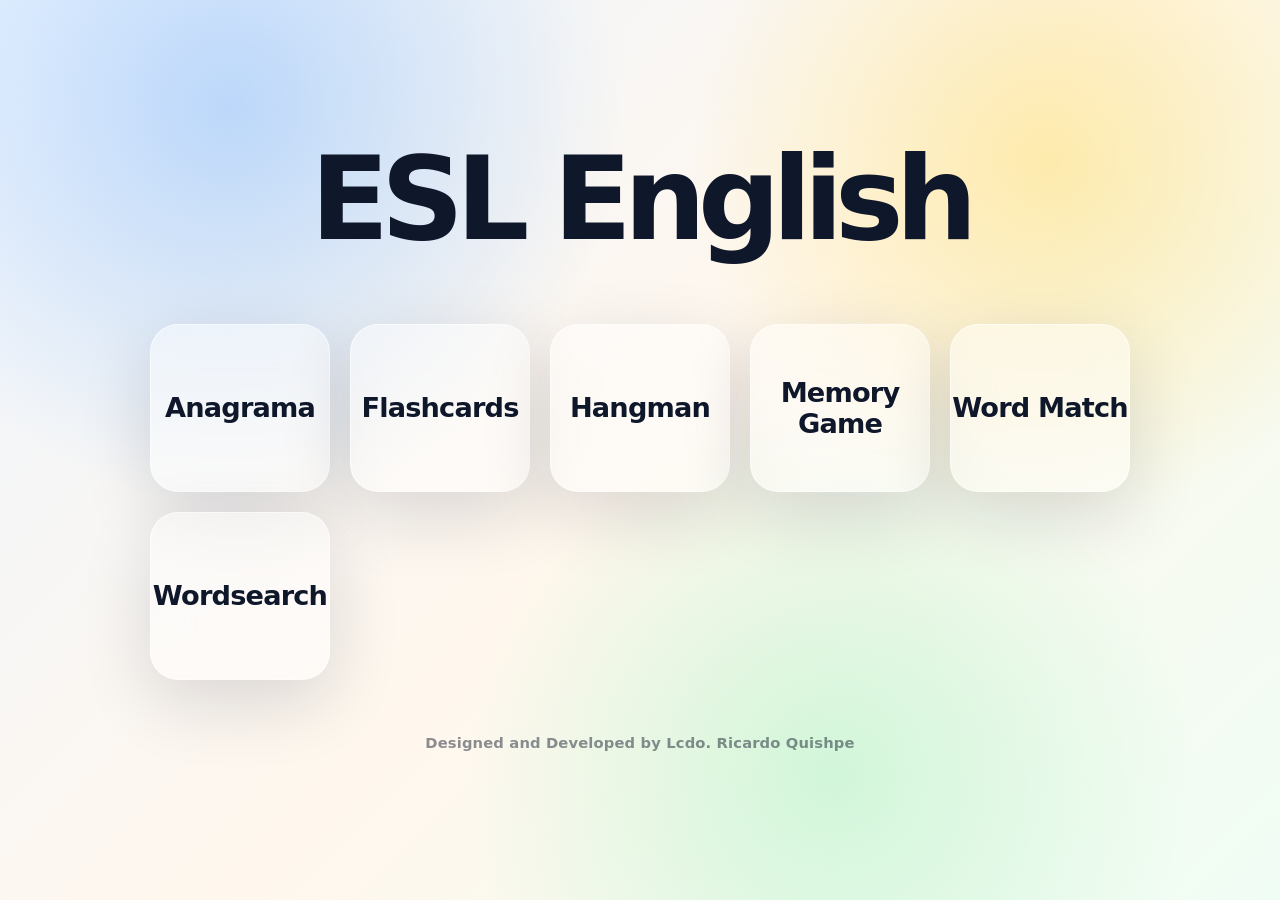
==== commit 7e98df86: "Update index.html" ====
--- a/index.html
+++ b/index.html
@@ -142,7 +142,7 @@
   <main class="shell" aria-label="ESL English">
     <header><h1>ESL English</h1></header>
     <section class="tiles" id="activityTiles" aria-label="Actividades"></section>
-    <footer class="powered-by">Powered by Lcdo. Ricardo Quishpe</footer>
+    <footer class="powered-by">Designed and Developed by Lcdo. Ricardo Quishpe</footer>
   </main>
 
   <button class="return-activity-btn" id="returnActivityBtn" type="button" aria-label="Regresar a la actividad anterior">
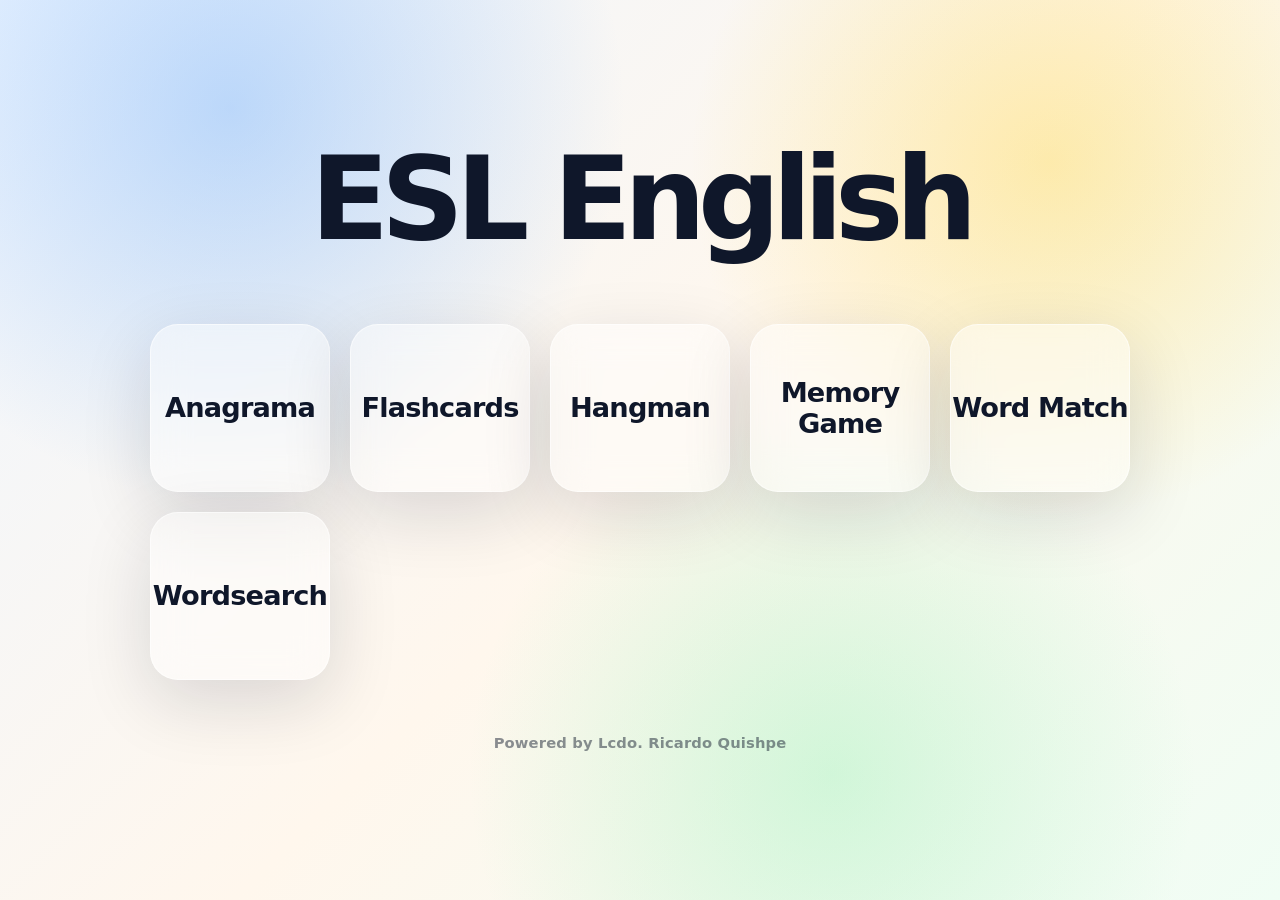
==== commit fe01d5c1: "Add files via upload" ====
--- a/index.html
+++ b/index.html
@@ -142,7 +142,7 @@
   <main class="shell" aria-label="ESL English">
     <header><h1>ESL English</h1></header>
     <section class="tiles" id="activityTiles" aria-label="Actividades"></section>
-    <footer class="powered-by">Designed and Developed by Lcdo. Ricardo Quishpe</footer>
+    <footer class="powered-by">Powered by Lcdo. Ricardo Quishpe</footer>
   </main>
 
   <button class="return-activity-btn" id="returnActivityBtn" type="button" aria-label="Regresar a la actividad anterior">
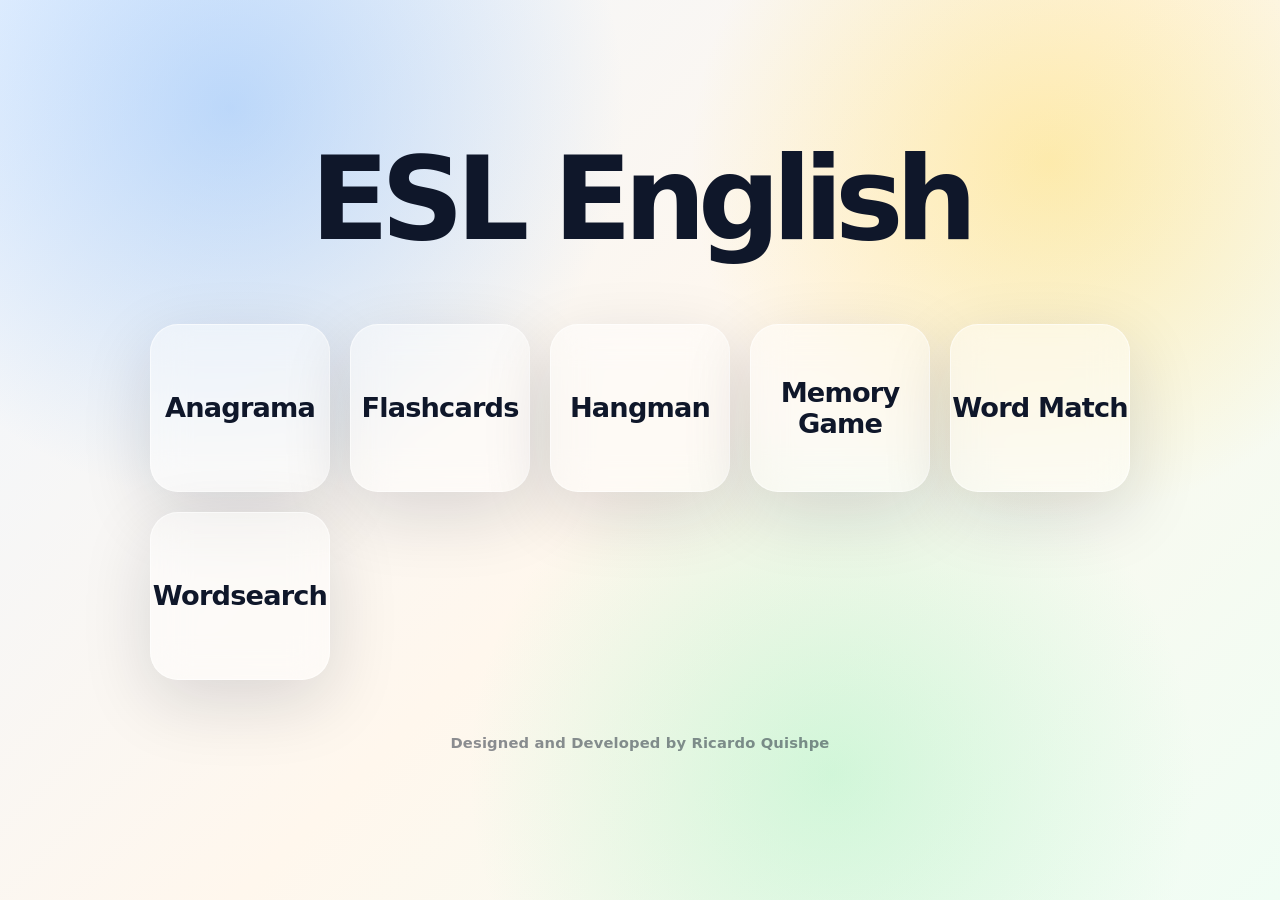
==== commit c0ca8ae6: "Update index.html" ====
--- a/index.html
+++ b/index.html
@@ -142,7 +142,7 @@
   <main class="shell" aria-label="ESL English">
     <header><h1>ESL English</h1></header>
     <section class="tiles" id="activityTiles" aria-label="Actividades"></section>
-    <footer class="powered-by">Powered by Lcdo. Ricardo Quishpe</footer>
+    <footer class="powered-by">Designed and Developed by Ricardo Quishpe</footer>
   </main>
 
   <button class="return-activity-btn" id="returnActivityBtn" type="button" aria-label="Regresar a la actividad anterior">
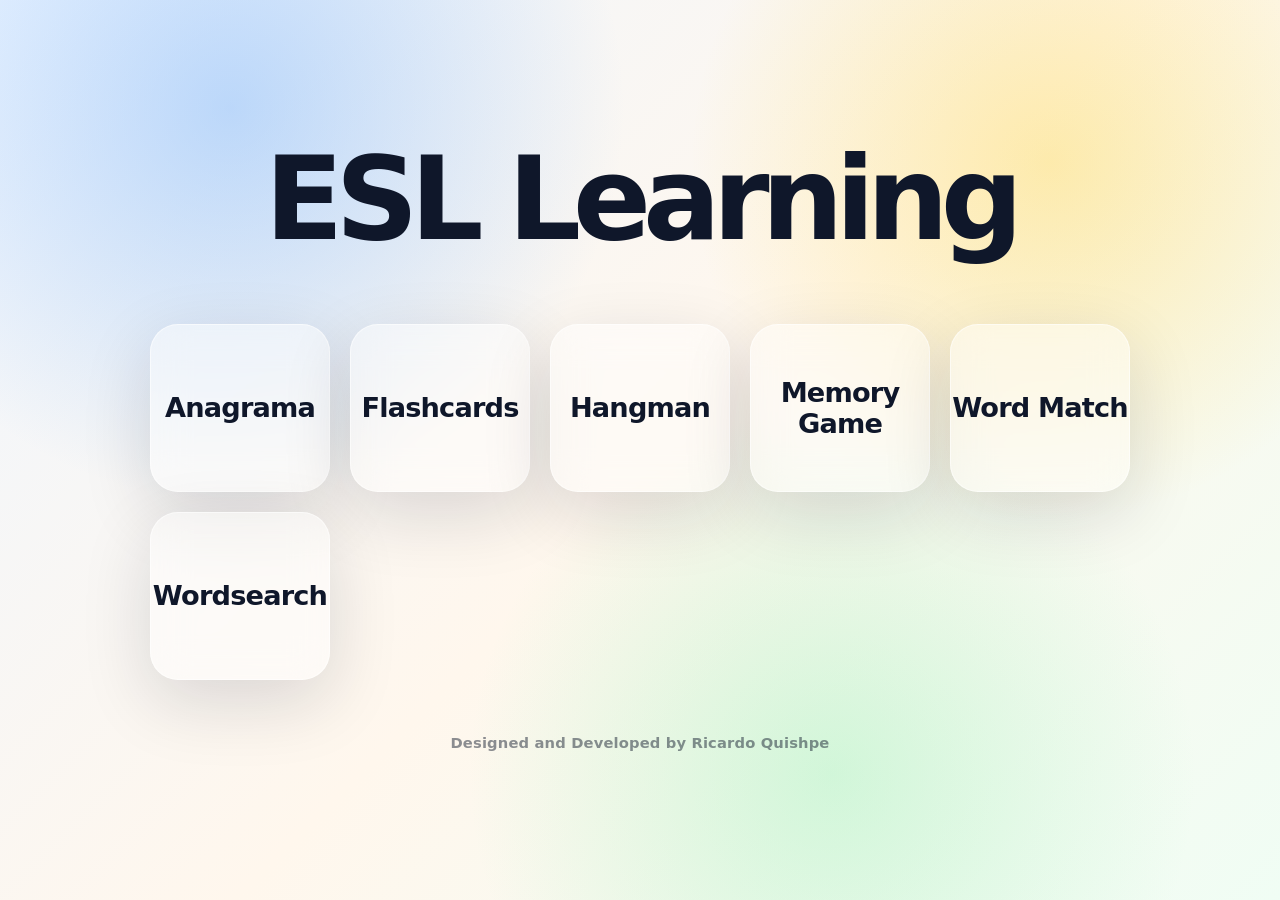
==== commit f777de84: "Update index.html" ====
--- a/index.html
+++ b/index.html
@@ -3,7 +3,7 @@
 <head>
   <meta charset="UTF-8" />
   <meta name="viewport" content="width=device-width, initial-scale=1.0" />
-  <title>ESL English</title>
+  <title>ESL Learning</title>
   <style>
     :root {
       --text: #0f172a;
@@ -139,8 +139,8 @@
   </style>
 </head>
 <body>
-  <main class="shell" aria-label="ESL English">
-    <header><h1>ESL English</h1></header>
+  <main class="shell" aria-label="ESL Learning">
+    <header><h1>ESL Learning</h1></header>
     <section class="tiles" id="activityTiles" aria-label="Actividades"></section>
     <footer class="powered-by">Designed and Developed by Ricardo Quishpe</footer>
   </main>
